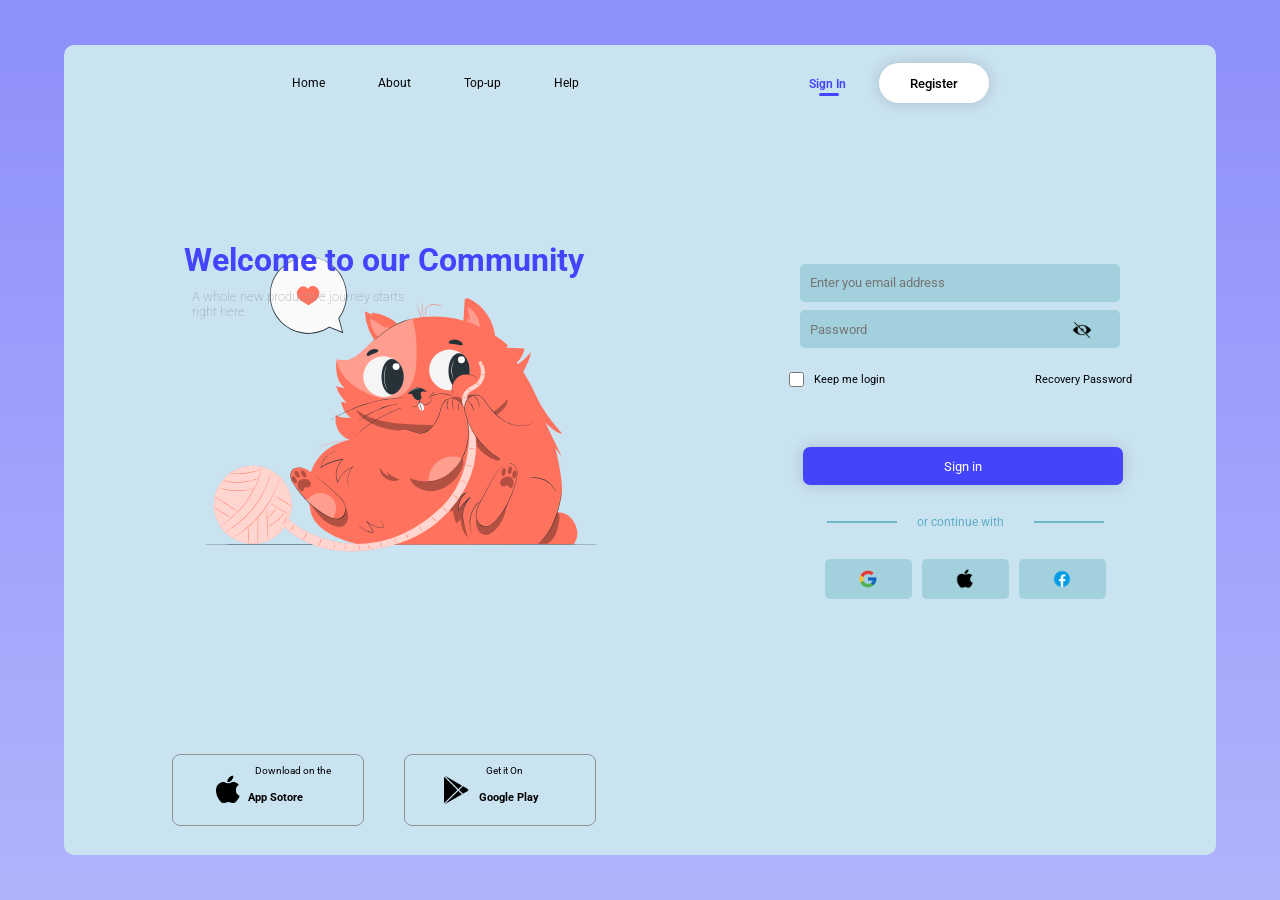
==== index.html @ 581d848d "src" ====
<html lang="en">
<head>
    <meta charset="UTF-8">
    <meta http-equiv="X-UA-Compatible" content="IE=edge">
    <meta name="viewport" content="width=device-width, initial-scale=1.0">
    <link rel="stylesheet" href="index.css">
    <title>Login</title>
</head>
<body>
    <header>
        <nav>
          <div class="menu">
            <a href="#" target="_blank" rel="noopener noreferrer">
                Home
            </a> 
            <a href="#" target="_blank" rel="noopener noreferrer">
                About
            </a> 
            <a href="#" target="_blank" rel="noopener noreferrer">
                Top-up
            </a> 
            <a href="#" target="_blank" rel="noopener noreferrer">
                Help
            </a> 
          </div>
          <div class="register">
            <a href="#" target="_blank" rel="noopener noreferrer">
                Sign In
            </a>
            <div></div>
            <button>Register</button>
          </div>
        </nav>
    </header>
    <main>
        <div class="left-side">
            <div class="image">
                <h1>Welcome to our Community</h1>
                <p>A whole new productive journey starts right here</p>
                <img src="../img/login-cat-animal-animate.svg" alt="">
            </div>
            <div class="store">
                <a href="#" class="apple-store">
                    <img src="../img/apple.png" alt="">
                    <p>Download on the</p>
                    <h6>App Sotore</h6>
                </a>
                <a  class="google-store">
                    <img src="../img/google-play.png" alt="">
                    <p>Get it On</p>
                    <h6>Google Play</h6>
                </a>
            </div>
        </div>
        <div class="right-side">
            <div class="form">
                <input  placeholder="Enter you email address" type="text">
                <div>
                    <input placeholder="Password" type="text">
                    <button><img src="../img/eye.png" alt=""></button>
                </div>
                <div class="check">
                    <input  id="check" type="checkbox">
                    <label for="check">Keep me login</label>
                    <a href="#">Recovery Password</a>
                </div>
            </div>
            <div class="sign" >
                <button>Sign in</button>
                <div>
                    <div></div>
                    <p>or continue with</p>
                    <div></div>
                </div>
            </div>
            <div class="logos">
                <a href="#">
                    <img src="../img/google.png" alt="">
                </a>
                <a href="#">
                    <img src="../img/apple.png" alt="">
                </a>
                <a href="#">
                    <img src="../img/facebook1.png" alt="">
                </a>
            </div>
        </div>
    </main>
</body>
</html>
---- index.css ----
@import url('https://fonts.googleapis.com/css2?family=Roboto:wght@500&display=swap');

*, ::before, ::after{
    content: "";
    margin: 0;
    padding: 0;
    font-family: "roboto";
    border: none;
}

body{
    background-image: linear-gradient( rgb(141, 143, 250) , rgb(175, 180, 252));
    display: flex;
    justify-content: center;
    align-items: center;
    flex-direction: column;
    width: 100vw;
    height: 100vh; 
}
a{
    text-decoration: none;
    cursor: pointer;
}

header{
    width: 90vw;
    height: 10vh;
    background: rgb(202, 227, 241);
    border-radius: 10px 10px 0 0;
    padding-top: 2vh;
    box-sizing: border-box;
}
nav{
    display: flex;
    justify-content: center;
    align-items: center; 
}

.menu{
    margin-right: 80px;
}

.menu a{
    color: black;
    margin-right: 50px;
    font-size: 12px;
}
.register{
    padding-left: 100px;
    position: relative;
}
.register  a{
    margin-right: 30px;
    font-size: 12px;
    font-weight: 600;
    color: rgb(68, 68, 252);
}
.register  div{
    margin-left: 100px;;
    width: 20px;
    height: 3px;
    background-color: rgb(68, 68, 252);
    position: absolute;
    top: 30;
    left: 10px;
    border-radius: 80px;
}

.register button{
    height: 40px;
    width: 110px;
    border-radius: 50px;
    background: white;
    font-weight: 500;
    cursor: pointer;
    box-shadow: 0px 0px 15px rgba(0, 0, 0, 0.164);
}

main{
    width: 90vw;
    height: 80vh;
    background: rgb(202, 227, 241);
    border-radius: 0 0 10px 10px;
    display: flex;
    position: relative;
    justify-content: space-between;
    z-index: -1;
}

main .left-side{
    display: flex;
    flex-direction: column;
}

main .left-side .image{
    display: flex;
    justify-content: center;
    align-items: center;
    flex-direction: column;
    position: relative;
    height: 90vh;
}

main .left-side .image h1{
    color: rgb(68, 68, 252);
    margin-top: -300px;
}

main .left-side .image p{
    width: 220px;
    font-size: 13px;
    color: rgb(151, 153, 163);
    font-weight: 100;
    margin-top: 10px;
    margin-left: -165px;
}

main .left-side .image img{
    position: absolute;
    max-width: 450px;
    max-height: 450px;
    z-index: -1;
    top:-10px;
    left: 115px;
}

.store{
    display: flex;
    justify-content: center;
    align-items: center;
    height: 20vh;
    width: 50vw;
}

.apple-store {
    display: flex;
    justify-content: center;
    align-items: center;
    position: relative;
    width: 15vw;
    height: 8vh;
    border: 1px solid rgb(148, 145, 145);
    box-sizing: border-box;
    border-radius: 8px;
    cursor: pointer;
    background: rgb(202, 227, 241);
}

.apple-store img{
    max-width: 30px;
    max-height: 30px;
    margin-left: -20px;
}

.apple-store p{
    font-size: 10px;
    position: absolute;
    left: 43%;
    top: 10px;
    color: black;
}

.apple-store h6 {
    margin-top: 15px;
    margin-left: 5px;
    color: black;
}


.google-store {
    display: flex;
    justify-content: center;
    align-items: center;
    position: relative;
    width: 15vw;
    height: 8vh;
    border: 1px solid rgb(148, 145, 145);
    box-sizing: border-box;
    border-radius: 8px;
    cursor: pointer;
    background: rgb(202, 227, 241);
    margin-left: 40px;
}

.google-store img{
    max-width: 30px;
    max-height: 30px;
    margin-left: -20px;
}

.google-store p{
    font-size: 10px;
    position: absolute;
    left: 62px;
    top: 10px;
    left: 42.8%;
}

.google-store h6 {
    margin-top: 15px;
    margin-left: 8px;
    color: black;
}


main .right-side{
    display: flex;
    flex-direction: column;
    height: 80vh;
    width: 50vw;
}

.form{
    display: flex;
    flex-direction: column;
    position: relative;
    height: 40vh;
    padding: 30px;
    padding-top: 40px;
    box-sizing: border-box;
    position: relative;
    justify-content: center;
    align-items: center;
    
}

.form input {
    height: 38px;
    width: 25vw;
    border-radius:5px;
    background: rgb(162, 208, 221);
    margin-top: 10px;
    padding-left: 10px;
    margin-left: 0px ;
}

.form div{
    height: 35px;
    width: 30vw;
    position: relative;
    display: flex;
    justify-content: center;
    align-items: center;
}

.form div input{
    margin-top: 20px;
}

.form div button{
    right: 60;
    top: 18px;
    width: 20px;
    height: 20px;
    position: absolute;
    background-color: transparent;
    cursor: pointer;
}

.form div img{
    width: 20px;
    height: 20px;
}

.check{
    padding-top: 15px;
    display: flex;
    justify-content: center;
    align-items: flex-start;
    font-size: 11px;
    margin-left: 0px;
}

.check input{
    height: 15px;
    width: 15px;
    border-radius:7px;
    margin-right: 10px;
}

.check label {
    margin-top: 20px;
    margin-right: 120px;
}

.check a {
    margin-top: 20px;
    color: black;
    cursor: pointer;
    padding-left: 30px;
    box-sizing: border-box;
}

.sign{
    margin-top: -48px;
    display: flex;
    justify-content: center;
    align-items: center;
    flex-direction: column;
}

.sign button{
  width: 25vw;
  height: 38px;
  margin-left:  5px;  
  margin-bottom: 30px;
  border-radius: 7px;
  background-color: rgb(68, 68, 252);
  color: white;
  box-shadow: 0px 0px 15px rgba(0, 0, 0, 0.164);
}

.sign div {
    display: flex;
    justify-content: center;
    align-items: center;
    margin-left: 20px;
}

.sign div div{
    width: 70px;
    height: 2px;
    background-color: rgba(92, 174, 196, 0.822);
    margin-left: -10px;
}

.sign p {
    margin-right: 40px;
    margin-left: 20px;
    font-size: 12px;
    color: rgb(92, 173, 196);
}

.logos{
    margin-top: 30px;
    display: flex;
    justify-content: center;
    align-items: center;
    margin-left: 20px;
}

.logos a {
    display: flex;
    justify-content: center;
    align-items: center;
    height: 40px;
    width: 87px;
    background: rgb(162, 208, 221);
    margin-right: 10px;
    border-radius: 5px;
}

.logos a img{
    width: 20px;
    height: 20px;
}
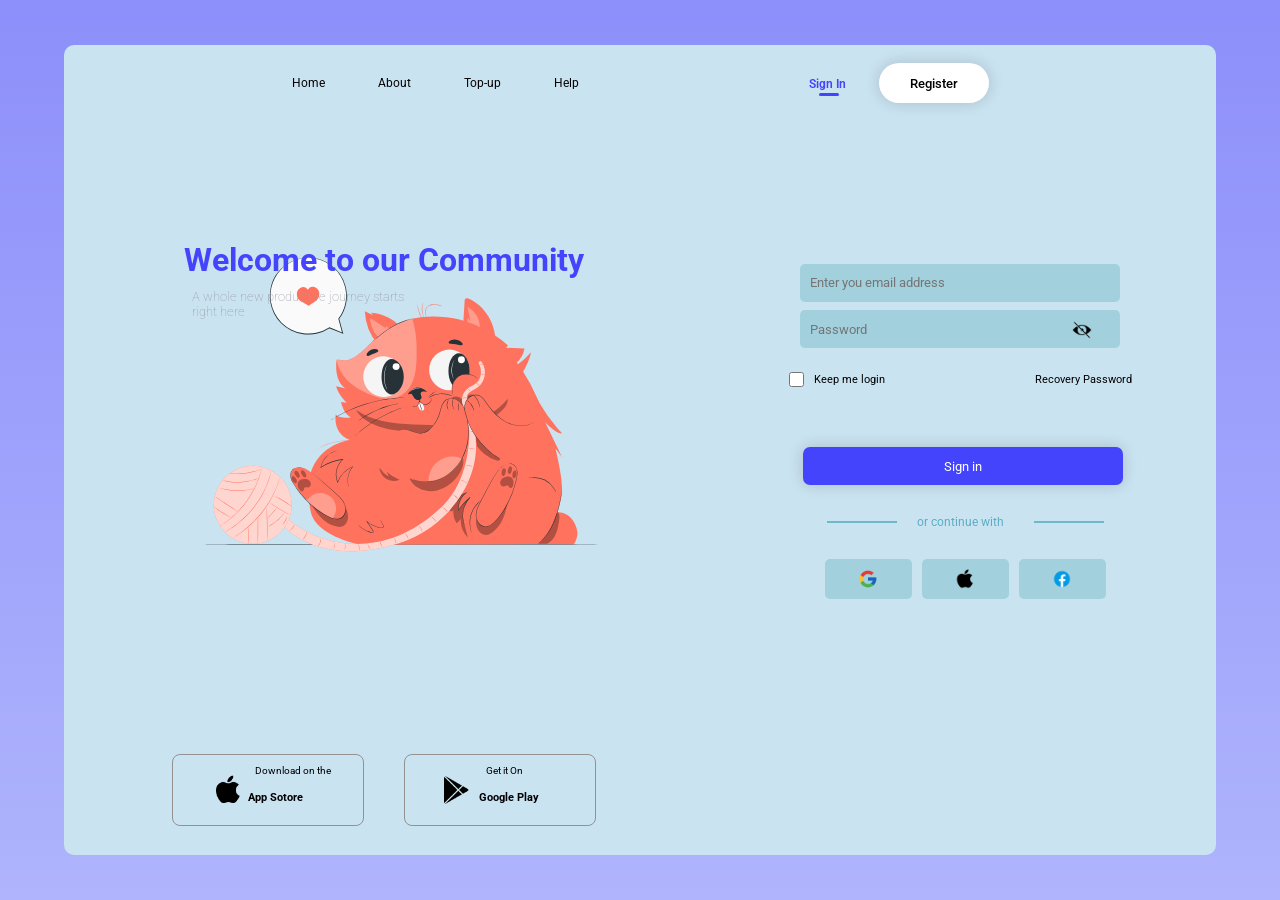
==== commit 985b8074: "Update index.html" ====
--- a/index.html
+++ b/index.html
@@ -37,16 +37,16 @@
             <div class="image">
                 <h1>Welcome to our Community</h1>
                 <p>A whole new productive journey starts right here</p>
-                <img src="../img/login-cat-animal-animate.svg" alt="">
+                <img src="./img/login-cat-animal-animate.svg" alt="">
             </div>
             <div class="store">
                 <a href="#" class="apple-store">
-                    <img src="../img/apple.png" alt="">
+                    <img src="./img/apple.png" alt="">
                     <p>Download on the</p>
                     <h6>App Sotore</h6>
                 </a>
                 <a  class="google-store">
-                    <img src="../img/google-play.png" alt="">
+                    <img src="./img/google-play.png" alt="">
                     <p>Get it On</p>
                     <h6>Google Play</h6>
                 </a>
@@ -75,13 +75,13 @@
             </div>
             <div class="logos">
                 <a href="#">
-                    <img src="../img/google.png" alt="">
+                    <img src="./img/google.png" alt="">
                 </a>
                 <a href="#">
-                    <img src="../img/apple.png" alt="">
+                    <img src="./img/apple.png" alt="">
                 </a>
                 <a href="#">
-                    <img src="../img/facebook1.png" alt="">
+                    <img src="./img/facebook1.png" alt="">
                 </a>
             </div>
         </div>
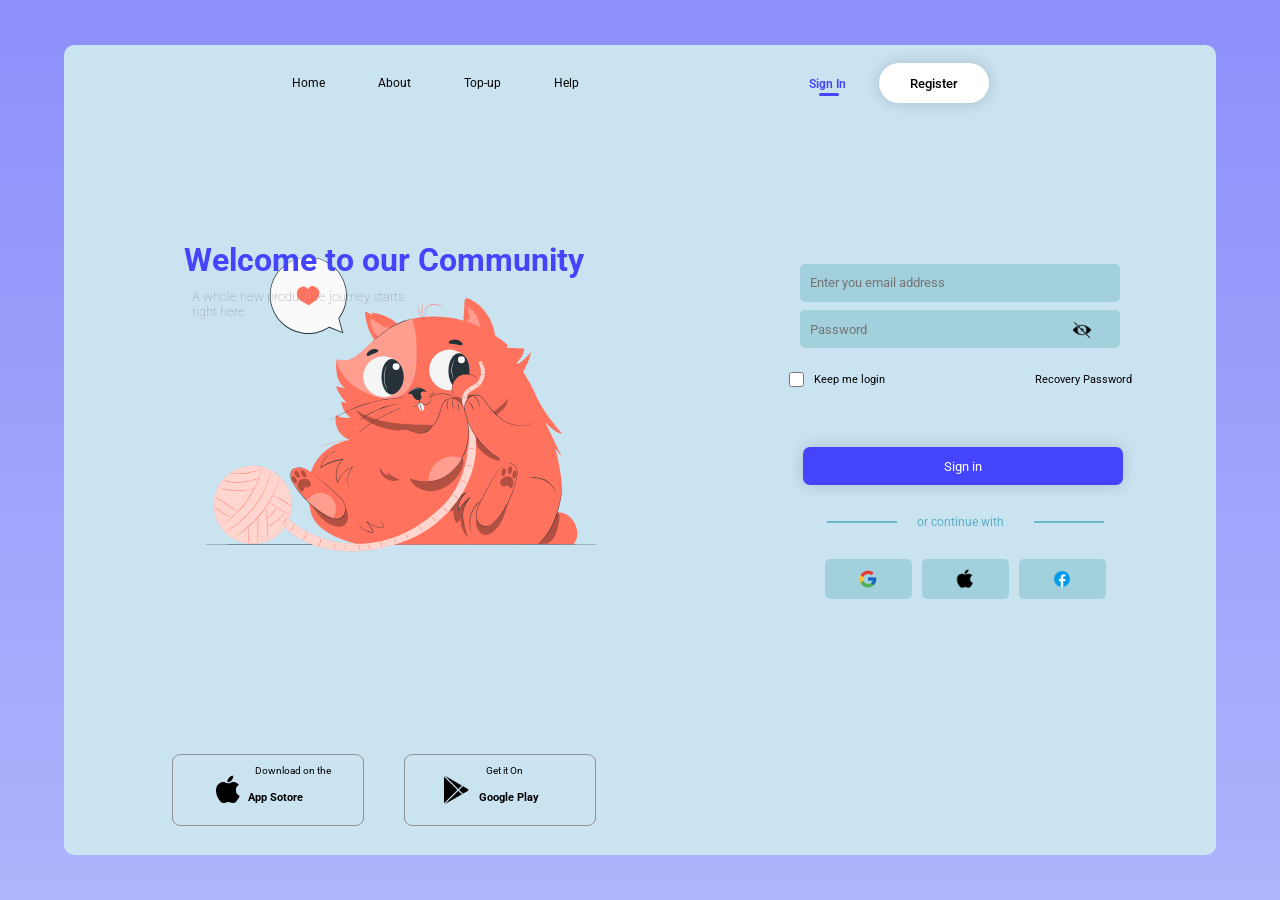
==== commit b55497f1: "Update index.html" ====
--- a/index.html
+++ b/index.html
@@ -57,7 +57,7 @@
                 <input  placeholder="Enter you email address" type="text">
                 <div>
                     <input placeholder="Password" type="text">
-                    <button><img src="../img/eye.png" alt=""></button>
+                    <button><img src="./img/eye.png" alt=""></button>
                 </div>
                 <div class="check">
                     <input  id="check" type="checkbox">
